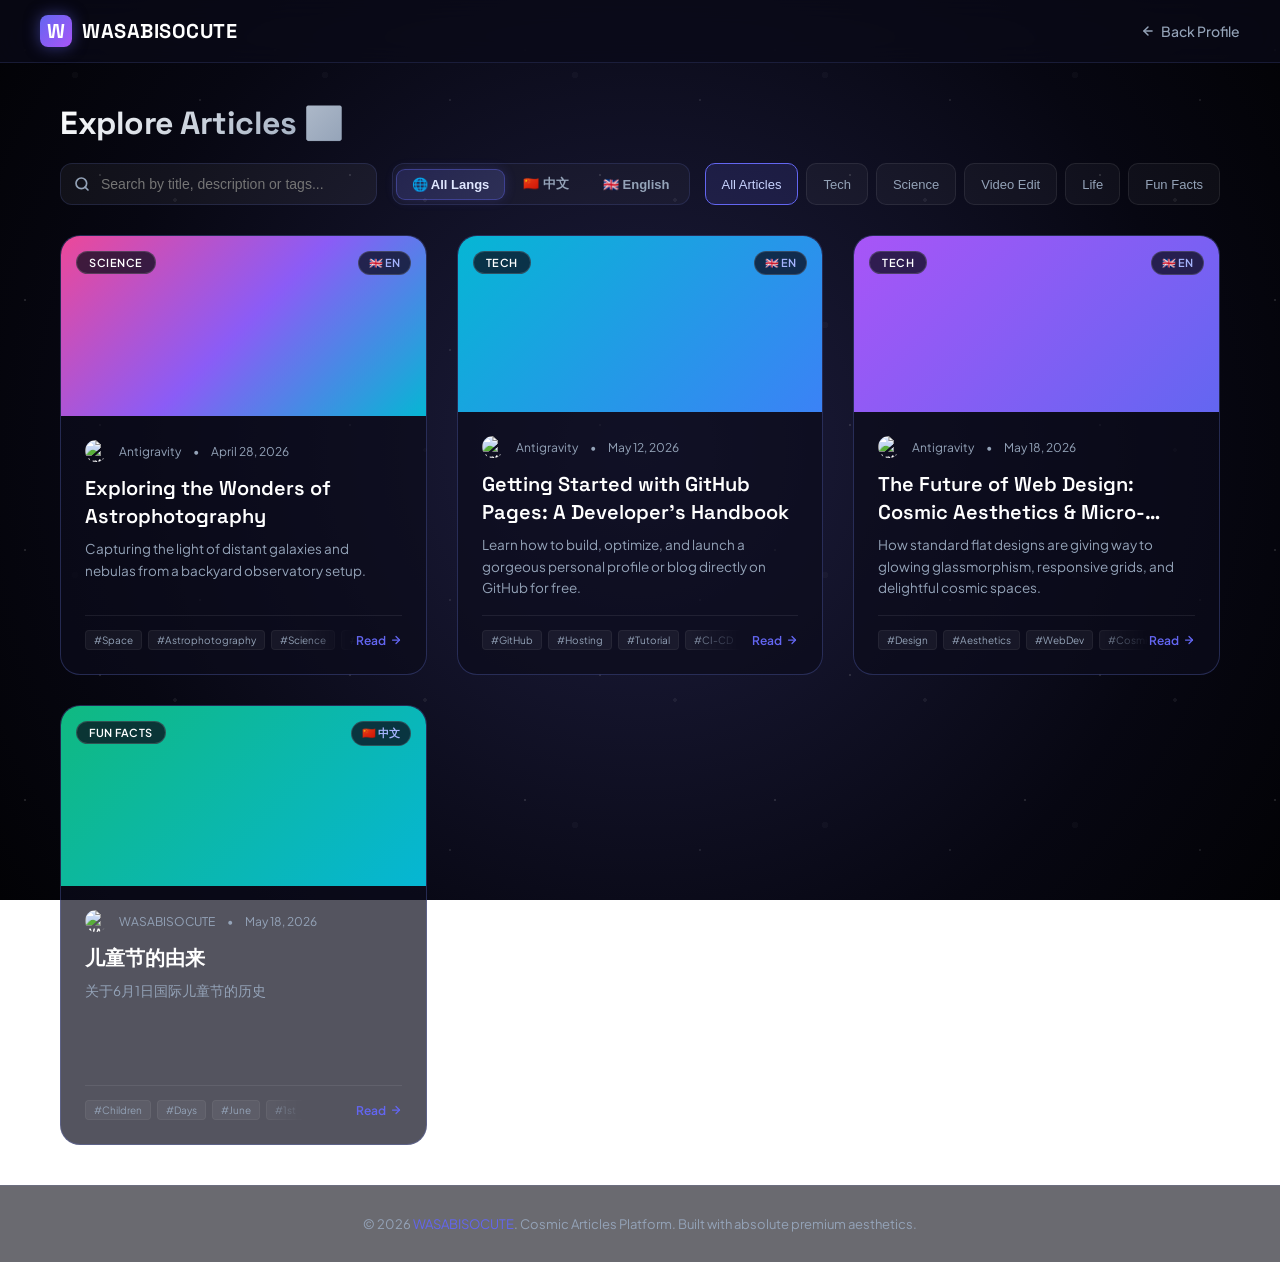
==== articles-show.html @ 32e2b63b "Add files via upload" ====
<!DOCTYPE html>
<html lang="zh-CN">

<head>
  <meta charset="UTF-8">
  <meta name="viewport" content="width=device-width, initial-scale=1.0">
  <title>Articles Portal | WASABISOCUTE</title>

  <!-- Premium Fonts -->
  <link rel="preconnect" href="https://fonts.googleapis.com">
  <link rel="preconnect" href="https://fonts.gstatic.com" crossorigin>
  <link
    href="https://fonts.googleapis.com/css2?family=Plus+Jakarta+Sans:ital,wght@0,300;0,400;0,500;0,600;0,700;1,400&family=Space+Grotesk:wght@400;500;600;700&family=Fira+Code:wght@400;500&display=swap"
    rel="stylesheet">

  <style>
    :root {
      --bg-gradient: radial-gradient(circle at 50% 50%, #1e1e3f, #070712 70%, #020205);
      --card-bg: rgba(12, 12, 28, 0.7);
      --card-border: rgba(120, 140, 255, 0.25);
      --card-border-glow: rgba(120, 140, 255, 0.8);
      --text-main: #e2e8f0;
      --text-muted: #94a3b8;
      --accent-color: #6366f1;
      --accent-glow: rgba(99, 102, 241, 0.5);
      --glow-purple: #a855f7;
      --glow-pink: #ec4899;
      --glow-cyan: #06b6d4;

      /* Gradients for Article Covers */
      --cover-neon-dusk: linear-gradient(135deg, #a855f7, #6366f1);
      --cover-cyber-sunset: linear-gradient(135deg, #f43f5e, #fb923c);
      --cover-cosmic-abyss: linear-gradient(135deg, #06b6d4, #3b82f6);
      --cover-emerald-glow: linear-gradient(135deg, #10b981, #06b6d4);
      --cover-aurora-borealis: linear-gradient(135deg, #ec4899, #8b5cf6, #06b6d4);
    }

    * {
      box-sizing: border-box;
      margin: 0;
      padding: 0;
    }

    /* Custom Scrollbar */
    ::-webkit-scrollbar {
      width: 8px;
      height: 8px;
    }

    ::-webkit-scrollbar-track {
      background: rgba(10, 10, 20, 0.5);
    }

    ::-webkit-scrollbar-thumb {
      background: rgba(120, 140, 255, 0.3);
      border-radius: 4px;
    }

    ::-webkit-scrollbar-thumb:hover {
      background: rgba(120, 140, 255, 0.6);
    }

    body {
      font-family: 'Plus Jakarta Sans', sans-serif;
      background: var(--bg-gradient);
      background-attachment: fixed;
      color: var(--text-main);
      min-height: 100vh;
      display: flex;
      flex-direction: column;
      overflow-x: hidden;
    }

    /* Cosmic Background Stars */
    .stars {
      position: fixed;
      inset: 0;
      background:
        radial-gradient(circle at 10% 20%, rgba(255, 255, 255, 0.2) 1px, transparent 1px),
        radial-gradient(circle at 80% 40%, rgba(255, 255, 255, 0.15) 1.5px, transparent 1.5px),
        radial-gradient(circle at 40% 70%, rgba(255, 255, 255, 0.2) 1px, transparent 1px),
        radial-gradient(circle at 70% 80%, rgba(255, 255, 255, 0.1) 2px, transparent 2px),
        radial-gradient(circle at 30% 30%, rgba(255, 255, 255, 0.05) 3px, transparent 3px);
      background-size: 250px 250px;
      opacity: 0.6;
      pointer-events: none;
      z-index: 0;
      animation: spacetwinkle 60s linear infinite;
    }

    @keyframes spacetwinkle {
      from {
        background-position: 0 0;
      }

      to {
        background-position: 500px 1000px;
      }
    }

    header {
      position: sticky;
      top: 0;
      z-index: 100;
      backdrop-filter: blur(12px);
      background: rgba(10, 10, 25, 0.7);
      border-bottom: 1px solid rgba(120, 140, 255, 0.15);
      padding: 15px 30px;
    }

    .nav-container {
      max-width: 1200px;
      margin: 0 auto;
      display: flex;
      justify-content: space-between;
      align-items: center;
    }

    .logo {
      font-family: 'Space Grotesk', sans-serif;
      font-size: 20px;
      font-weight: 700;
      color: #fff;
      text-decoration: none;
      display: flex;
      align-items: center;
      gap: 10px;
      letter-spacing: 0.5px;
    }

    .logo-symbol {
      width: 32px;
      height: 32px;
      border-radius: 8px;
      background: linear-gradient(135deg, var(--accent-color), var(--glow-purple));
      display: flex;
      align-items: center;
      justify-content: center;
      font-weight: bold;
      color: #fff;
      box-shadow: 0 0 15px var(--accent-glow);
    }

    .back-home {
      color: var(--text-muted);
      text-decoration: none;
      font-size: 14px;
      font-weight: 500;
      transition: 0.2s;
      display: flex;
      align-items: center;
      gap: 6px;
    }

    .back-home:hover {
      color: #fff;
      transform: translateX(-2px);
    }

    /* Main Content Container */
    main {
      flex: 1;
      max-width: 1200px;
      width: 100%;
      margin: 0 auto;
      padding: 40px 20px;
      z-index: 1;
      position: relative;
    }

    .view-section {
      display: block;
      animation: fadeIn 0.4s ease-out forwards;
    }

    @keyframes fadeIn {
      from {
        opacity: 0;
        transform: translateY(15px);
      }

      to {
        opacity: 1;
        transform: translateY(0);
      }
    }

    /* EXPLORE VIEW STYLES */
    .explore-header {
      margin-bottom: 30px;
      display: flex;
      flex-direction: column;
      gap: 20px;
    }

    .explore-title-bar {
      display: flex;
      justify-content: space-between;
      align-items: center;
      flex-wrap: wrap;
      gap: 15px;
    }

    .section-title {
      font-family: 'Space Grotesk', sans-serif;
      font-size: 32px;
      font-weight: 700;
      letter-spacing: -0.5px;
      background: linear-gradient(135deg, #fff, var(--text-muted));
      -webkit-background-clip: text;
      -webkit-text-fill-color: transparent;
    }

    .search-filter-bar {
      display: flex;
      gap: 15px;
      flex-wrap: wrap;
    }

    .search-box {
      flex: 1;
      min-width: 250px;
      position: relative;
    }

    .search-input {
      width: 100%;
      background: rgba(255, 255, 255, 0.05);
      border: 1px solid rgba(120, 140, 255, 0.15);
      padding: 12px 16px 12px 40px;
      border-radius: 12px;
      color: white;
      font-size: 14px;
      outline: none;
      transition: 0.3s;
    }

    .search-input:focus {
      border-color: var(--accent-color);
      box-shadow: 0 0 10px rgba(99, 102, 241, 0.25);
      background: rgba(255, 255, 255, 0.08);
    }

    .search-icon {
      position: absolute;
      left: 14px;
      top: 50%;
      transform: translateY(-50%);
      color: var(--text-muted);
      pointer-events: none;
    }

    .filter-buttons {
      display: flex;
      gap: 8px;
      flex-wrap: wrap;
    }

    .filter-btn {
      background: rgba(255, 255, 255, 0.04);
      border: 1px solid rgba(255, 255, 255, 0.08);
      color: var(--text-muted);
      padding: 8px 16px;
      border-radius: 10px;
      cursor: pointer;
      font-size: 13px;
      font-weight: 500;
      transition: 0.2s;
    }

    .filter-btn:hover {
      background: rgba(255, 255, 255, 0.08);
      color: white;
    }

    .filter-btn.active {
      background: rgba(99, 102, 241, 0.15);
      border-color: var(--accent-color);
      color: #c7d2fe;
    }

    /* Language Filter Segment Group */
    .language-filter-group {
      display: flex;
      background: rgba(255, 255, 255, 0.03);
      border: 1px solid rgba(120, 140, 255, 0.15);
      border-radius: 12px;
      padding: 3px;
      gap: 2px;
      align-items: center;
    }

    .lang-btn {
      background: transparent;
      border: 1px solid transparent;
      color: var(--text-muted);
      padding: 7px 15px;
      border-radius: 9px;
      cursor: pointer;
      font-size: 13px;
      font-weight: 600;
      transition: all 0.3s cubic-bezier(0.4, 0, 0.2, 1);
      display: flex;
      align-items: center;
      gap: 6px;
    }

    .lang-btn:hover {
      color: white;
      background: rgba(255, 255, 255, 0.05);
    }

    .lang-btn.active {
      background: linear-gradient(135deg, rgba(99, 102, 241, 0.2), rgba(129, 140, 248, 0.2));
      border-color: rgba(99, 102, 241, 0.4);
      color: #e0e7ff;
      box-shadow: 0 0 12px rgba(99, 102, 241, 0.2);
    }

    .article-lang-badge {
      position: absolute;
      top: 15px;
      right: 15px;
      background: rgba(10, 10, 25, 0.75);
      border: 1px solid rgba(255, 255, 255, 0.15);
      color: #a5b4fc;
      padding: 4px 10px;
      border-radius: 99px;
      font-size: 11px;
      font-weight: 600;
      backdrop-filter: blur(4px);
      display: flex;
      align-items: center;
      gap: 4px;
      z-index: 2;
    }

    /* Article Grid & Cards */
    .article-grid {
      display: grid;
      grid-template-columns: repeat(auto-fill, minmax(340px, 1fr));
      gap: 30px;
    }

    .article-card {
      background: var(--card-bg);
      border: 1px solid var(--card-border);
      border-radius: 20px;
      overflow: hidden;
      display: flex;
      flex-direction: column;
      height: 440px;
      backdrop-filter: blur(10px);
      transition: all 0.3s cubic-bezier(0.25, 0.8, 0.25, 1);
      cursor: pointer;
      position: relative;
      animation: cardEntrance 0.5s ease-out forwards;
    }

    @keyframes cardEntrance {
      from {
        opacity: 0;
        transform: translateY(20px);
      }

      to {
        opacity: 1;
        transform: translateY(0);
      }
    }

    .article-card:hover {
      transform: translateY(-8px);
      border-color: var(--card-border-glow);
      box-shadow: 0 15px 35px rgba(120, 140, 255, 0.15), 0 0 25px rgba(99, 102, 241, 0.1);
    }

    .article-cover {
      height: 180px;
      position: relative;
      overflow: hidden;
      display: flex;
      align-items: center;
      justify-content: center;
    }

    .article-cover-img {
      width: 100%;
      height: 100%;
      object-fit: cover;
      transition: 0.5s;
    }

    .article-card:hover .article-cover-img {
      transform: scale(1.05);
    }

    .cover-gradient-default {
      width: 100%;
      height: 100%;
      display: flex;
      align-items: center;
      justify-content: center;
      font-size: 40px;
      color: rgba(255, 255, 255, 0.7);
    }

    .article-badge {
      position: absolute;
      top: 15px;
      left: 15px;
      background: rgba(10, 10, 25, 0.75);
      border: 1px solid rgba(255, 255, 255, 0.15);
      color: white;
      padding: 4px 12px;
      border-radius: 99px;
      font-size: 11px;
      font-weight: 600;
      text-transform: uppercase;
      letter-spacing: 0.5px;
      backdrop-filter: blur(4px);
    }

    .article-body {
      padding: 24px;
      display: flex;
      flex-direction: column;
      flex: 1;
    }

    .article-meta {
      display: flex;
      align-items: center;
      gap: 12px;
      font-size: 12px;
      color: var(--text-muted);
      margin-bottom: 12px;
    }

    .article-author-avatar {
      width: 22px;
      height: 22px;
      border-radius: 50%;
      background: var(--accent-color);
      display: flex;
      align-items: center;
      justify-content: center;
      font-weight: bold;
      font-size: 10px;
      color: white;
    }

    .article-title {
      font-family: 'Space Grotesk', sans-serif;
      font-size: 20px;
      font-weight: 600;
      color: #fff;
      line-height: 1.4;
      margin-bottom: 8px;
      display: -webkit-box;
      -webkit-line-clamp: 2;
      -webkit-box-orient: vertical;
      overflow: hidden;
    }

    .article-excerpt {
      font-size: 13.5px;
      color: var(--text-muted);
      line-height: 1.6;
      margin-bottom: 16px;
      display: -webkit-box;
      -webkit-line-clamp: 3;
      -webkit-box-orient: vertical;
      overflow: hidden;
      flex-grow: 1;
    }

    .article-footer {
      display: flex;
      justify-content: space-between;
      align-items: center;
      border-top: 1px solid rgba(255, 255, 255, 0.08);
      padding-top: 14px;
      margin-top: auto;
    }

    .article-tags {
      display: flex;
      gap: 6px;
      overflow: hidden;
      mask-image: linear-gradient(90deg, #000 80%, transparent 100%);
    }

    .tag-pill {
      background: rgba(255, 255, 255, 0.05);
      color: var(--text-muted);
      font-size: 10px;
      padding: 3px 8px;
      border-radius: 4px;
      border: 1px solid rgba(255, 255, 255, 0.05);
      white-space: nowrap;
    }

    .read-more-link {
      font-size: 12px;
      font-weight: 600;
      color: var(--accent-color);
      display: flex;
      align-items: center;
      gap: 4px;
      transition: 0.2s;
    }

    .article-card:hover .read-more-link {
      color: #818cf8;
      transform: translateX(3px);
    }

    .no-results {
      grid-column: 1 / -1;
      text-align: center;
      padding: 60px 20px;
      background: var(--card-bg);
      border: 1px solid var(--card-border);
      border-radius: 20px;
      color: var(--text-muted);
    }

    .no-results svg {
      font-size: 48px;
      margin-bottom: 15px;
      color: rgba(120, 140, 255, 0.4);
    }

    /* Markdown rendered styles */
    .markdown-content h1,
    .markdown-content h2,
    .markdown-content h3 {
      font-family: 'Space Grotesk', sans-serif;
      color: white;
      margin: 20px 0 10px;
    }

    .markdown-content h1 {
      font-size: 24px;
      border-bottom: 1px solid rgba(255, 255, 255, 0.08);
      padding-bottom: 6px;
    }

    .markdown-content h2 {
      font-size: 20px;
    }

    .markdown-content h3 {
      font-size: 16px;
    }

    .markdown-content p {
      font-size: 14.5px;
      line-height: 1.7;
      color: #cbd5e1;
      margin-bottom: 15px;
    }

    .markdown-content blockquote {
      border-left: 3px solid var(--accent-color);
      background: rgba(99, 102, 241, 0.05);
      padding: 10px 15px;
      margin: 15px 0;
      border-radius: 0 8px 8px 0;
      font-style: italic;
      color: #94a3b8;
    }

    .markdown-content ul,
    .markdown-content ol {
      margin: 10px 0 15px 20px;
      color: #cbd5e1;
    }

    .markdown-content li {
      margin-bottom: 6px;
      font-size: 14px;
    }

    .markdown-content pre {
      background: rgba(10, 10, 20, 0.8);
      border: 1px solid rgba(255, 255, 255, 0.08);
      padding: 12px;
      border-radius: 8px;
      overflow-x: auto;
      margin: 15px 0;
      font-family: 'Fira Code', monospace;
      font-size: 13px;
    }

    .markdown-content code {
      font-family: 'Fira Code', monospace;
      font-size: 13px;
      background: rgba(255, 255, 255, 0.08);
      padding: 2px 6px;
      border-radius: 4px;
      color: #f43f5e;
    }

    .markdown-content pre code {
      background: transparent;
      padding: 0;
      color: #e2e8f0;
    }

    .markdown-content a {
      color: var(--accent-color);
      text-decoration: none;
    }

    .markdown-content a:hover {
      text-decoration: underline;
    }

    /* Modal Overlay and Container */
    .modal-overlay {
      position: fixed;
      inset: 0;
      background: rgba(5, 5, 12, 0.85);
      backdrop-filter: blur(8px);
      z-index: 1000;
      display: flex;
      align-items: center;
      justify-content: center;
      padding: 20px;
      opacity: 0;
      pointer-events: none;
      transition: 0.3s cubic-bezier(0.4, 0, 0.2, 1);
    }

    .modal-overlay.active {
      opacity: 1;
      pointer-events: auto;
    }

    .modal-container {
      background: rgba(15, 15, 32, 0.95);
      border: 1px solid var(--card-border);
      border-radius: 24px;
      width: 100%;
      max-width: 800px;
      max-height: 85vh;
      display: flex;
      flex-direction: column;
      overflow: hidden;
      box-shadow: 0 25px 50px -12px rgba(0, 0, 0, 0.5), 0 0 40px rgba(120, 140, 255, 0.15);
      transform: scale(0.95);
      transition: 0.3s cubic-bezier(0.34, 1.56, 0.64, 1);
    }

    .modal-overlay.active .modal-container {
      transform: scale(1);
    }

    .modal-header {
      padding: 20px 24px;
      border-bottom: 1px solid rgba(255, 255, 255, 0.08);
      display: flex;
      justify-content: space-between;
      align-items: center;
    }

    .modal-close-btn {
      background: rgba(255, 255, 255, 0.05);
      border: none;
      color: var(--text-muted);
      width: 32px;
      height: 32px;
      border-radius: 50%;
      cursor: pointer;
      display: flex;
      align-items: center;
      justify-content: center;
      font-size: 18px;
      transition: 0.2s;
    }

    .modal-close-btn:hover {
      background: rgba(239, 68, 68, 0.2);
      color: #ef4444;
    }

    .modal-scroll-body {
      overflow-y: auto;
      padding: 24px;
      flex: 1;
    }

    .reader-cover {
      height: 240px;
      border-radius: 16px;
      display: flex;
      align-items: center;
      justify-content: center;
      margin-bottom: 24px;
      font-size: 36px;
      font-weight: bold;
      color: white;
      text-shadow: 0 4px 10px rgba(0, 0, 0, 0.3);
      position: relative;
      overflow: hidden;
    }

    .reader-cover img {
      width: 100%;
      height: 100%;
      object-fit: cover;
    }

    .reader-category {
      display: inline-block;
      background: rgba(99, 102, 241, 0.2);
      border: 1px solid var(--accent-color);
      color: #c7d2fe;
      padding: 4px 12px;
      border-radius: 99px;
      font-size: 12px;
      font-weight: 600;
      text-transform: uppercase;
      margin-bottom: 12px;
    }

    .reader-title {
      font-family: 'Space Grotesk', sans-serif;
      font-size: 32px;
      font-weight: 700;
      color: white;
      line-height: 1.3;
      margin-bottom: 10px;
    }

    .reader-subtitle {
      font-size: 16px;
      color: var(--text-muted);
      margin-bottom: 20px;
      font-weight: 400;
      line-height: 1.5;
    }

    .reader-meta {
      display: flex;
      align-items: center;
      gap: 15px;
      font-size: 13px;
      color: var(--text-muted);
      padding-bottom: 20px;
      border-bottom: 1px solid rgba(255, 255, 255, 0.08);
      margin-bottom: 24px;
    }

    /* Notification Toast */
    .toast {
      position: fixed;
      bottom: 25px;
      right: 25px;
      background: rgba(15, 23, 42, 0.9);
      border: 1px solid var(--accent-color);
      box-shadow: 0 10px 30px rgba(0, 0, 0, 0.5), 0 0 15px rgba(99, 102, 241, 0.2);
      color: white;
      padding: 14px 22px;
      border-radius: 12px;
      font-size: 13.5px;
      font-weight: 500;
      z-index: 2000;
      display: flex;
      align-items: center;
      gap: 10px;
      transform: translateY(100px);
      opacity: 0;
      transition: all 0.4s cubic-bezier(0.175, 0.885, 0.32, 1.275);
      pointer-events: none;
    }

    .toast.active {
      transform: translateY(0);
      opacity: 1;
    }

    .toast-icon {
      color: #10b981;
      font-size: 16px;
    }

    /* Footer Styles */
    footer {
      border-top: 1px solid rgba(120, 140, 255, 0.1);
      padding: 30px 20px;
      text-align: center;
      font-size: 13px;
      color: var(--text-muted);
      backdrop-filter: blur(8px);
      background: rgba(8, 8, 18, 0.6);
      margin-top: auto;
      z-index: 1;
    }

    footer a {
      color: var(--accent-color);
      text-decoration: none;
    }

    footer a:hover {
      text-decoration: underline;
    }
  </style>
</head>

<body>

  <!-- Cosmic Twinkle Background -->
  <div class="stars"></div>

  <!-- STICKY NAVBAR -->
  <header>
    <div class="nav-container">
      <a href="index.html" class="logo">
        <div class="logo-symbol">W</div>
        <span>WASABISOCUTE</span>
      </a>

      <a href="index.html" class="back-home">
        <svg width="14" height="14" viewBox="0 0 24 24" fill="none" stroke="currentColor" stroke-width="2.5"
          stroke-linecap="round" stroke-linejoin="round">
          <line x1="19" y1="12" x2="5" y2="12"></line>
          <polyline points="12 19 5 12 12 5"></polyline>
        </svg>
        Back Profile
      </a>
    </div>
  </header>

  <!-- MAIN AREA -->
  <main>

    <!-- EXPLORE / BLOG LISTING -->
    <section class="view-section">
      <div class="explore-header">
        <div class="explore-title-bar">
          <h1 class="section-title">Explore Articles 🌌</h1>
        </div>

        <div class="search-filter-bar">
          <div class="search-box">
            <svg class="search-icon" width="16" height="16" viewBox="0 0 24 24" fill="none" stroke="currentColor"
              stroke-width="2.5" stroke-linecap="round" stroke-linejoin="round">
              <circle cx="11" cy="11" r="8"></circle>
              <line x1="21" y1="21" x2="16.65" y2="16.65"></line>
            </svg>
            <input type="text" id="article-search" class="search-input"
              placeholder="Search by title, description or tags..." oninput="filterArticles()">
          </div>

          <div class="language-filter-group" id="language-filters">
            <button class="lang-btn active" onclick="setLanguageFilter('all')">🌐 All Langs</button>
            <button class="lang-btn" onclick="setLanguageFilter('zh')">🇨🇳 中文</button>
            <button class="lang-btn" onclick="setLanguageFilter('en')">🇬🇧 English</button>
          </div>

          <div class="filter-buttons" id="category-filters">
            <button class="filter-btn active" onclick="setCategoryFilter('all')">All Articles</button>
            <button class="filter-btn" onclick="setCategoryFilter('tech')">Tech</button>
            <button class="filter-btn" onclick="setCategoryFilter('science')">Science</button>
            <button class="filter-btn" onclick="setCategoryFilter('video edit')">Video Edit</button>
            <button class="filter-btn" onclick="setCategoryFilter('life')">Life</button>
            <button class="filter-btn" onclick="setCategoryFilter('fun facts')">Fun Facts</button>
          </div>
        </div>
      </div>

      <!-- Articles Grid -->
      <div class="article-grid" id="articles-container">
        <!-- Dynamically Populated -->
      </div>
    </section>

  </main>

  <!-- MODAL: ARTICLE READER -->
  <div class="modal-overlay" id="reader-modal" onclick="closeReaderModal(event)">
    <div class="modal-container" onclick="event.stopPropagation()">
      <div class="modal-header">
        <span
          style="font-family: 'Space Grotesk', sans-serif; font-weight: 600; color: var(--text-muted); font-size: 14px; display: flex; align-items: center; gap: 5px;">
          📖 Currently Reading
        </span>
        <button class="modal-close-btn" onclick="closeReaderModal(null)">✕</button>
      </div>

      <div class="modal-scroll-body markdown-content">
        <div id="modal-cover" class="reader-cover"></div>
        <div style="display: flex; gap: 8px; margin-bottom: 12px; flex-wrap: wrap;">
          <div id="modal-category" class="reader-category" style="margin-bottom: 0;">Tech</div>
          <div id="modal-lang" class="reader-category"
            style="margin-bottom: 0; background: rgba(255, 255, 255, 0.05); border-color: rgba(120, 140, 255, 0.2); color: #c7d2fe;">
            EN</div>
        </div>
        <h1 id="modal-title" class="reader-title">Sample Article Title</h1>
        <p id="modal-subtitle" class="reader-subtitle">Sample description of this beautiful article</p>

        <div id="modal-meta" class="reader-meta">
          <div class="article-author-avatar" id="modal-author-avatar">W</div>
          <span id="modal-author-name">WASABISOCUTE</span>
          <span>•</span>
          <span id="modal-date">May 18, 2026</span>
          <span>•</span>
          <span id="modal-readtime">3 min read</span>
        </div>

        <div id="modal-content-body">
          <!-- Populated by markdown parsing -->
        </div>
      </div>
    </div>
  </div>

  <!-- NOTIFICATION TOAST -->
  <div class="toast" id="toast">
    <span class="toast-icon">✓</span>
    <span id="toast-message">Success message</span>
  </div>

  <!-- FOOTER -->
  <footer>
    <p>&copy; 2026 <a href="index.html">WASABISOCUTE</a>. Cosmic Articles Platform. Built with absolute premium
      aesthetics.</p>
  </footer>

  <!-- SCRIPT LOGIC -->
  <script src="articles-data.js"></script>
  <script>
    // APPLICATION STATE
    let articles = [];
    let currentCategoryFilter = 'all';
    let currentLanguageFilter = 'all';

    // INITIALIZATION
    window.onload = function () {
      initStorage();
      renderArticlesList();
    };

    function initStorage() {
      const stored = localStorage.getItem('local_articles');
      if (!stored) {
        localStorage.setItem('local_articles', JSON.stringify(presetArticles));
        articles = [...presetArticles];
      } else {
        articles = JSON.parse(stored);
        // Normalize older categories to the new allowed set
        const allowed = ['tech', 'science', 'video edit', 'life', 'fun facts'];
        let updated = false;
        articles.forEach(art => {
          if (!art.category || !allowed.includes(art.category.toLowerCase())) {
            if (art.category === 'design') {
              art.category = 'tech';
            } else if (art.category === 'thoughts') {
              art.category = 'life';
            } else {
              art.category = 'tech';
            }
            updated = true;
          }
          if (!art.lang) {
            art.lang = 'en';
            updated = true;
          }
        });
        if (updated) {
          localStorage.setItem('local_articles', JSON.stringify(articles));
        }
      }
    }

    // ARTICLE RENDERING & FILTERING
    function renderArticlesList() {
      const container = document.getElementById('articles-container');
      container.innerHTML = '';

      const query = document.getElementById('article-search').value.toLowerCase();

      const filtered = articles.filter(art => {
        const matchesCategory = currentCategoryFilter === 'all' || art.category === currentCategoryFilter;

        // Support language filtering, default to 'en' if not specified
        const articleLang = art.lang || 'en';
        const matchesLanguage = currentLanguageFilter === 'all' || articleLang === currentLanguageFilter;

        const tagsString = art.tags ? art.tags.join(' ').toLowerCase() : '';
        const matchesSearch = art.title.toLowerCase().includes(query) ||
          art.subtitle.toLowerCase().includes(query) ||
          art.author.toLowerCase().includes(query) ||
          tagsString.includes(query);

        return matchesCategory && matchesLanguage && matchesSearch;
      });

      if (filtered.length === 0) {
        container.innerHTML = `
          <div class="no-results">
            <svg width="48" height="48" viewBox="0 0 24 24" fill="none" stroke="currentColor" stroke-width="1.5" stroke-linecap="round" stroke-linejoin="round"><circle cx="12" cy="12" r="10"></circle><line x1="8" y1="12" x2="16" y2="12"></line></svg>
            <h3 style="margin-top: 10px; color: white;">No Articles Found</h3>
            <p style="font-size: 13px; margin-top: 5px;">Try adjusting your keywords or category filters, or write a new one!</p>
          </div>
        `;
        return;
      }

      // Sort: newest first
      // Since seeded ones are first, let's just reverse the array to display latest added first
      [...filtered].reverse().forEach(art => {
        const card = document.createElement('div');
        card.className = 'article-card';
        card.onclick = () => openReaderModal(art.id);

        // Get cover styling
        let coverHtml = '';
        if (art.coverType === 'preset') {
          coverHtml = `<div class="article-cover" style="background: var(--cover-${art.coverValue});"></div>`;
        } else {
          coverHtml = `
            <div class="article-cover">
              <img class="article-cover-img" src="${art.coverValue}" alt="${art.title}" onerror="this.src='https://images.unsplash.com/photo-1451187580459-43490279c0fa?q=80&w=600'">
            </div>`;
        }

        // Tags markup
        const tagsMarkup = art.tags ? art.tags.map(t => `<span class="tag-pill">#${t}</span>`).join('') : '';

        // Author Avatar Markup
        const resolvedAvatar = getAuthorAvatar(art.author, art.authorAvatar);
        let avatarMarkup = '';
        if (resolvedAvatar) {
          avatarMarkup = `<img src="${resolvedAvatar}" alt="${art.author}" style="width: 100%; height: 100%; object-fit: cover; border-radius: 50%;">`;
        } else {
          avatarMarkup = art.author ? art.author.charAt(0).toUpperCase() : '?';
        }

        // Language label flag
        const langLabel = (art.lang === 'zh') ? '🇨🇳 中文' : '🇬🇧 EN';
        const langBadgeHtml = `<div class="article-lang-badge">${langLabel}</div>`;

        card.innerHTML = `
          ${coverHtml}
          <div class="article-badge">${art.category}</div>
          ${langBadgeHtml}
          <div class="article-body">
            <div class="article-meta">
              <div class="article-author-avatar" style="${resolvedAvatar ? 'background: none;' : ''}">${avatarMarkup}</div>
              <span>${art.author}</span>
              <span>•</span>
              <span>${art.date}</span>
            </div>
            <h3 class="article-title">${art.title}</h3>
            <p class="article-excerpt">${art.subtitle || art.content.slice(0, 120) + '...'}</p>
            <div class="article-footer">
              <div class="article-tags">${tagsMarkup}</div>
              <span class="read-more-link">
                Read
                <svg width="12" height="12" viewBox="0 0 24 24" fill="none" stroke="currentColor" stroke-width="2.5" stroke-linecap="round" stroke-linejoin="round"><line x1="5" y1="12" x2="19" y2="12"></line><polyline points="12 5 19 12 12 19"></polyline></svg>
              </span>
            </div>
          </div>
        `;
        container.appendChild(card);
      });
    }

    function setCategoryFilter(category) {
      currentCategoryFilter = category;
      document.querySelectorAll('#category-filters button').forEach(btn => {
        btn.classList.remove('active');
        if (btn.innerText.toLowerCase().includes(category) || (category === 'all' && btn.innerText.includes('All'))) {
          btn.classList.add('active');
        }
      });
      renderArticlesList();
    }

    function setLanguageFilter(lang) {
      currentLanguageFilter = lang;
      document.querySelectorAll('#language-filters button').forEach(btn => {
        btn.classList.remove('active');
      });
      const targetBtn = Array.from(document.querySelectorAll('#language-filters button')).find(btn =>
        btn.getAttribute('onclick').includes(`'${lang}'`)
      );
      if (targetBtn) {
        targetBtn.classList.add('active');
      }
      renderArticlesList();
    }

    function filterArticles() {
      renderArticlesList();
    }

    // A lightweight, highly efficient Markdown Compiler
    function compileMarkdown(md) {
      if (!md) return '';
      let html = md;

      // Escape HTML entities to prevent XSS
      html = html
        .replace(/&/g, "&amp;")
        .replace(/</g, "&lt;")
        .replace(/>/g, "&gt;");

      // Recover quotes & gt signs for blockquotes and code
      html = html.replace(/^&gt;\s+(.*)$/gm, '<blockquote>$1</blockquote>');
      // Merge adjacent blockquotes
      html = html.replace(/<\/blockquote>\n<blockquote>/g, '<br>');

      // Code blocks ```language ... ```
      html = html.replace(/```(?:[a-zA-Z0-9]+)?\n([\s\S]*?)\n```/g, '<pre><code>$1</code></pre>');

      // Inline code `code`
      html = html.replace(/`([^`]+)`/g, '<code>$1</code>');

      // Bold **text**
      html = html.replace(/\*\*([^*]+)\*\*/g, '<strong>$1</strong>');

      // Italic *text*
      html = html.replace(/\*([^*]+)\*/g, '<em>$1</em>');

      // Headers # to ###
      html = html.replace(/^#\s+(.*)$/gm, '<h1>$1</h1>');
      html = html.replace(/^##\s+(.*)$/gm, '<h2>$1</h2>');
      html = html.replace(/^###\s+(.*)$/gm, '<h3>$1</h3>');

      // Links [text](url)
      html = html.replace(/\[([^\]]+)\]\(([^)]+)\)/g, '<a href="$2" target="_blank">$1</a>');

      // Unordered lists - or *
      html = html.replace(/^\s*[-*]\s+(.*)$/gm, '<li>$1</li>');
      // Wrap lists
      html = html.replace(/(<li>.*<\/li>)/gs, '<ul>$1</ul>');
      // Remove double wraps
      html = html.replace(/<\/ul>\n<ul>/g, '');

      // Line breaks
      html = html.replace(/\n\n/g, '<p></p>');
      html = html.replace(/\n/g, '<br>');

      return html;
    }

    // SYSTEM MODALS LOGIC
    function openReaderModal(articleId) {
      const art = articles.find(a => a.id === articleId);
      if (!art) return;

      const modal = document.getElementById('reader-modal');

      // Populate fields
      document.getElementById('modal-title').innerText = art.title;
      document.getElementById('modal-subtitle').innerText = art.subtitle || '';
      document.getElementById('modal-author-name').innerText = art.author;
      
      const modalAvatarContainer = document.getElementById('modal-author-avatar');
      const resolvedAvatar = getAuthorAvatar(art.author, art.authorAvatar);
      if (resolvedAvatar) {
        modalAvatarContainer.style.background = 'none';
        modalAvatarContainer.innerHTML = `<img src="${resolvedAvatar}" alt="${art.author}" style="width: 100%; height: 100%; object-fit: cover; border-radius: 50%;">`;
      } else {
        modalAvatarContainer.style.background = 'var(--accent-color)';
        modalAvatarContainer.innerHTML = art.author.charAt(0).toUpperCase();
      }
      
      document.getElementById('modal-category').innerText = art.category.toUpperCase();

      const langLabel = (art.lang === 'zh') ? '🇨🇳 中文专栏' : '🇬🇧 ENGLISH COLUMN';
      document.getElementById('modal-lang').innerText = langLabel;

      document.getElementById('modal-date').innerText = art.date;
      document.getElementById('modal-readtime').innerText = art.readTime;

      // Set Cover
      const cover = document.getElementById('modal-cover');
      if (art.coverType === 'preset') {
        cover.style.background = `var(--cover-${art.coverValue})`;
        cover.innerHTML = '';
      } else {
        cover.style.background = 'none';
        cover.innerHTML = `<img src="${art.coverValue}" onerror="this.parentElement.style.background='var(--cover-neon-dusk)'">`;
      }

      // Compile content body
      document.getElementById('modal-content-body').innerHTML = compileMarkdown(art.content);

      modal.classList.add('active');
      document.body.style.overflow = 'hidden'; // Lock background scroll
    }

    function closeReaderModal(e) {
      if (!e || e.target === document.getElementById('reader-modal') || e === null) {
        document.getElementById('reader-modal').classList.remove('active');
        document.body.style.overflow = '';
      }
    }

    // TOAST NOTIFICATIONS
    function showToast(message) {
      const toast = document.getElementById('toast');
      document.getElementById('toast-message').innerText = message;
      toast.classList.add('active');

      setTimeout(() => {
        toast.classList.remove('active');
      }, 4000);
    }
  </script>
</body>

</html>
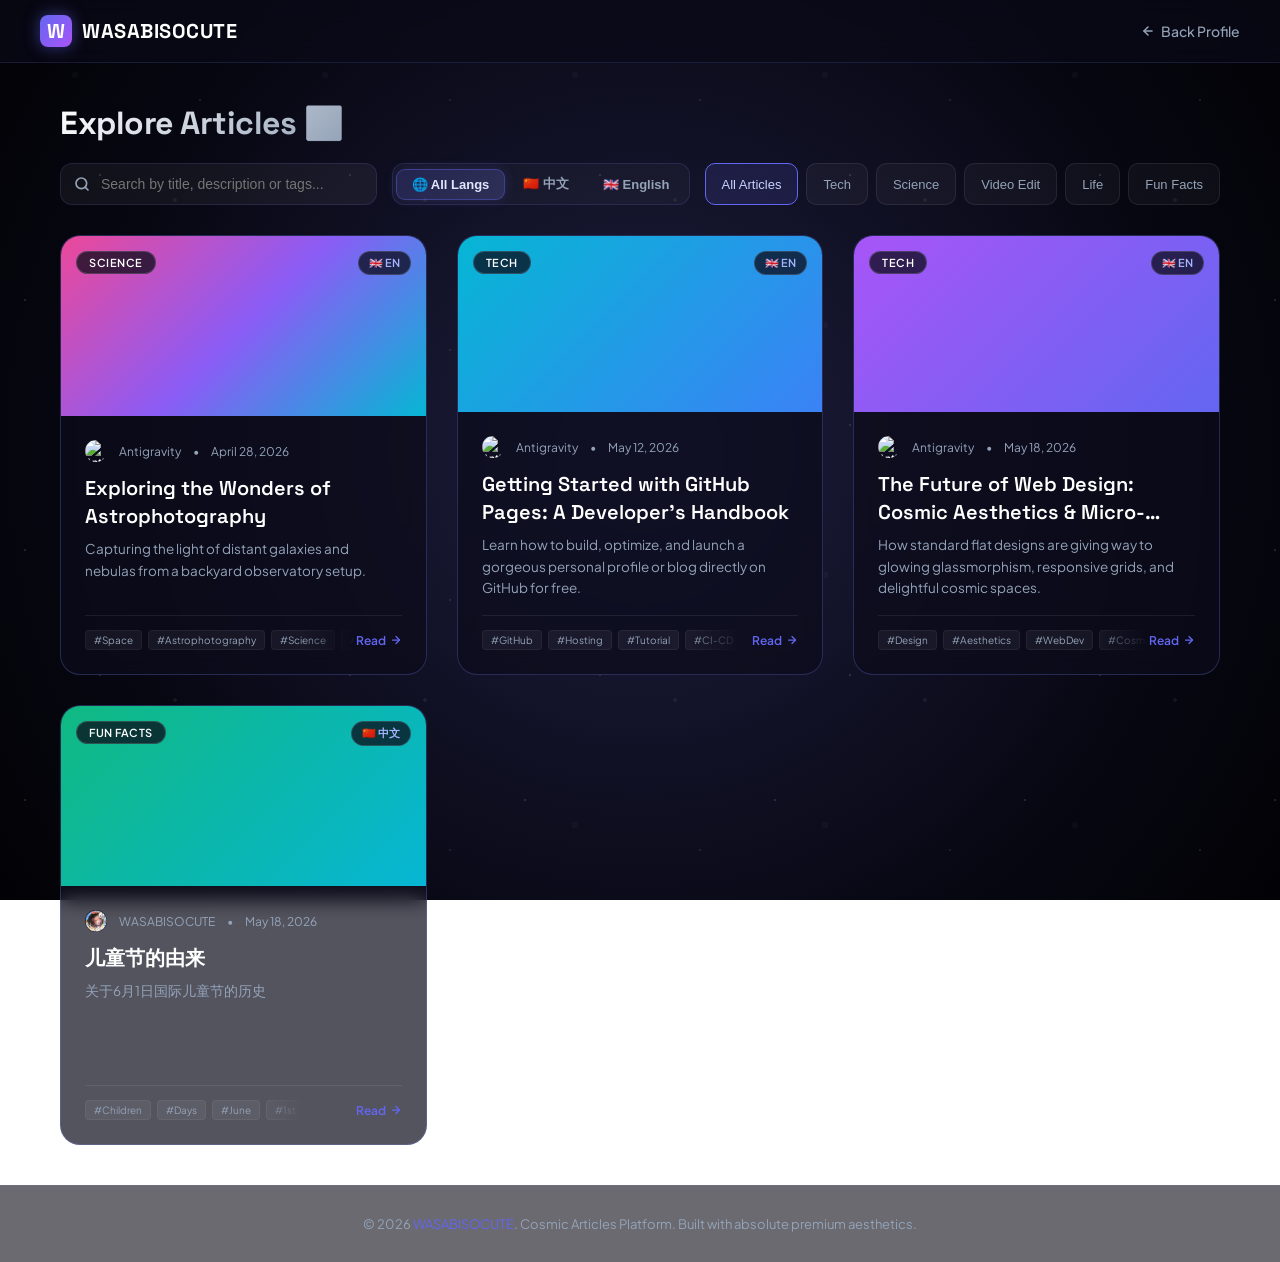
==== commit ce293e96: "Add files via upload" ====
--- a/articles-show.html
+++ b/articles-show.html
@@ -932,7 +932,6 @@
   </footer>
 
   <!-- SCRIPT LOGIC -->
-  <script src="articles-data.js"></script>
   <script>
     // APPLICATION STATE
     let articles = [];
@@ -941,20 +940,43 @@
 
     // INITIALIZATION
     window.onload = function () {
-      initStorage();
-      renderArticlesList();
+      // Dynamically load articles-data.js with cache-busting parameter to prevent caching issues
+      const script = document.createElement('script');
+      script.src = 'articles-data.js?v=' + Date.now();
+      script.onload = function () {
+        initStorage();
+        renderArticlesList();
+      };
+      script.onerror = function () {
+        console.error('Failed to load articles-data.js');
+        initStorage();
+        renderArticlesList();
+      };
+      document.head.appendChild(script);
     };
 
     function initStorage() {
       const stored = localStorage.getItem('local_articles');
+      const currentPresets = typeof presetArticles !== 'undefined' ? presetArticles : [];
       if (!stored) {
-        localStorage.setItem('local_articles', JSON.stringify(presetArticles));
-        articles = [...presetArticles];
+        localStorage.setItem('local_articles', JSON.stringify(currentPresets));
+        articles = [...currentPresets];
       } else {
-        articles = JSON.parse(stored);
+        try {
+          const storedArticles = JSON.parse(stored);
+          const presetIds = new Set(currentPresets.map(art => art.id));
+          
+          // Keep user custom articles (articles not present in current presets)
+          const userArticles = storedArticles.filter(art => art.id && !presetIds.has(art.id));
+          
+          // Merge fresh presets with user custom articles
+          articles = [...currentPresets, ...userArticles];
+        } catch (e) {
+          articles = [...currentPresets];
+        }
+        
         // Normalize older categories to the new allowed set
         const allowed = ['tech', 'science', 'video edit', 'life', 'fun facts'];
-        let updated = false;
         articles.forEach(art => {
           if (!art.category || !allowed.includes(art.category.toLowerCase())) {
             if (art.category === 'design') {
@@ -964,16 +986,12 @@
             } else {
               art.category = 'tech';
             }
-            updated = true;
           }
           if (!art.lang) {
             art.lang = 'en';
-            updated = true;
           }
         });
-        if (updated) {
-          localStorage.setItem('local_articles', JSON.stringify(articles));
-        }
+        localStorage.setItem('local_articles', JSON.stringify(articles));
       }
     }
 
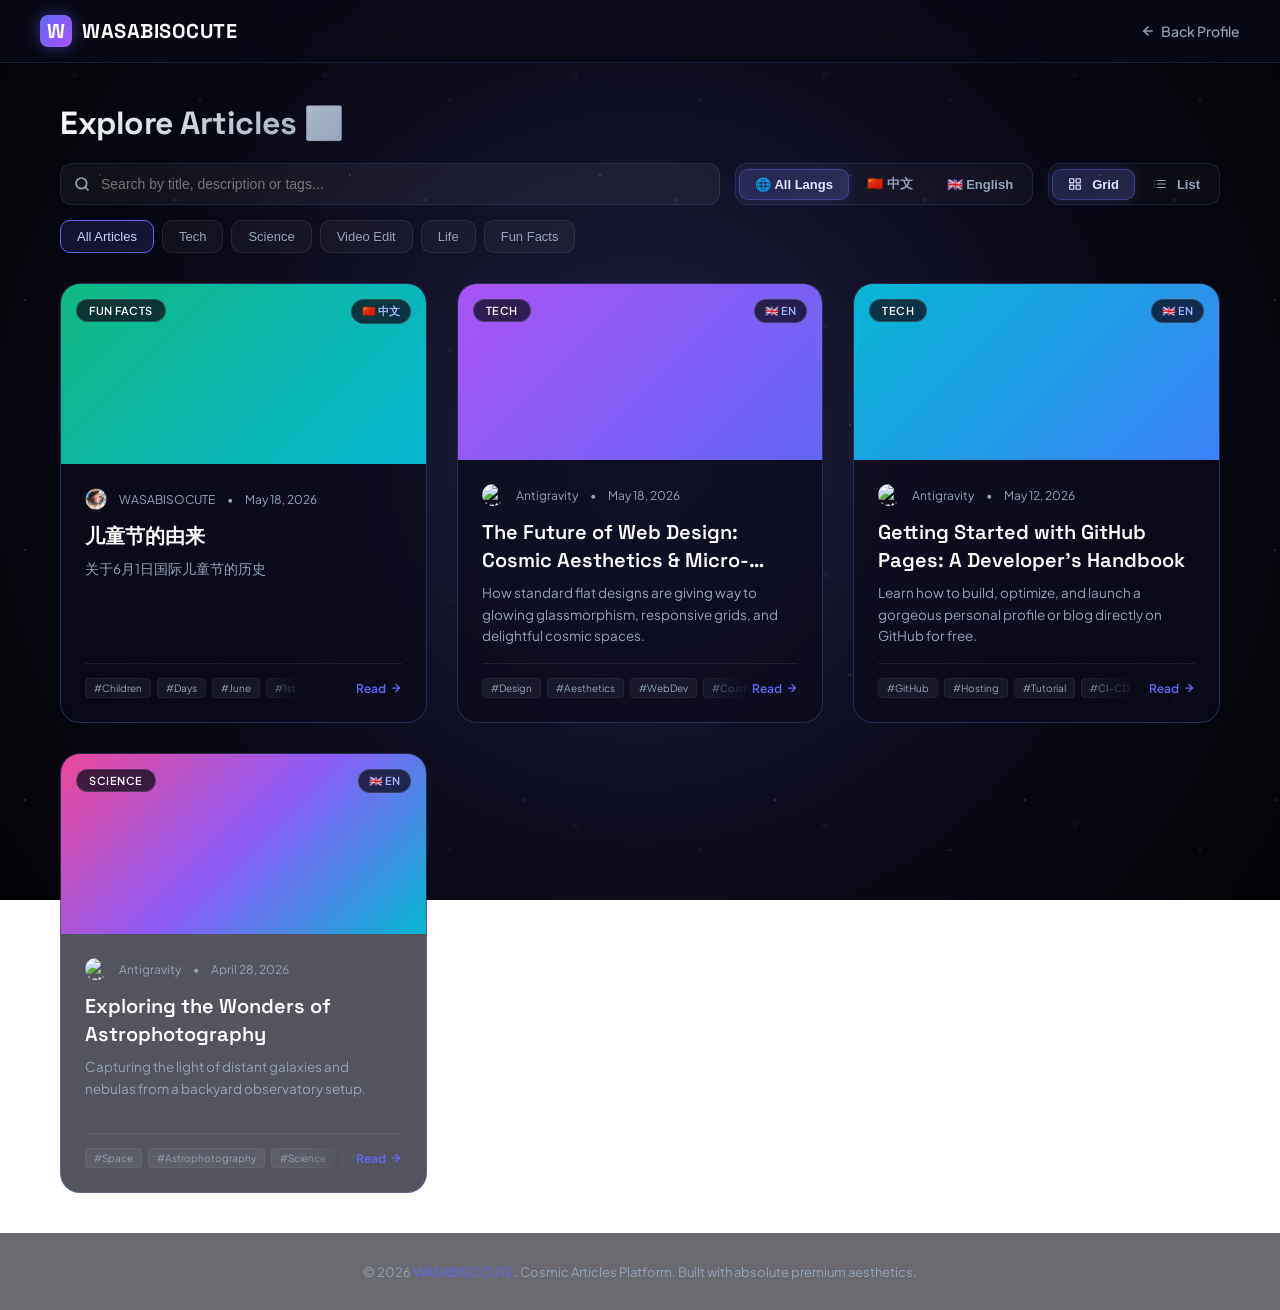
==== commit 27918cc7: "Add files via upload" ====
--- a/articles-show.html
+++ b/articles-show.html
@@ -342,6 +342,51 @@
       gap: 30px;
     }
 
+    /* List View styling */
+    .article-grid.list-view {
+      grid-template-columns: 1fr;
+      gap: 20px;
+    }
+
+    .article-grid.list-view .article-card {
+      flex-direction: row;
+      height: 200px;
+    }
+
+    @media (max-width: 768px) {
+      .article-grid.list-view .article-card {
+        flex-direction: column;
+        height: auto;
+      }
+      .article-grid.list-view .article-cover {
+        width: 100% !important;
+        height: 180px !important;
+      }
+    }
+
+    .article-grid.list-view .article-cover {
+      width: 300px;
+      height: 100%;
+      flex-shrink: 0;
+    }
+
+    .article-grid.list-view .article-body {
+      padding: 20px 24px;
+      justify-content: center;
+      width: 100%;
+      min-width: 0;
+    }
+
+    .article-grid.list-view .article-title {
+      margin-bottom: 6px;
+      -webkit-line-clamp: 1;
+    }
+
+    .article-grid.list-view .article-excerpt {
+      margin-bottom: 12px;
+      -webkit-line-clamp: 2;
+    }
+
     .article-card {
       background: var(--card-bg);
       border: 1px solid var(--card-border);
@@ -862,6 +907,17 @@
             <button class="lang-btn" onclick="setLanguageFilter('en')">🇬🇧 English</button>
           </div>
 
+          <div class="language-filter-group" id="view-filters">
+            <button class="lang-btn active" onclick="setViewMode('grid')" id="view-btn-grid">
+              <svg width="14" height="14" viewBox="0 0 24 24" fill="none" stroke="currentColor" stroke-width="2" stroke-linecap="round" stroke-linejoin="round" style="margin-right: 4px; vertical-align: middle;"><rect x="3" y="3" width="7" height="7"></rect><rect x="14" y="3" width="7" height="7"></rect><rect x="14" y="14" width="7" height="7"></rect><rect x="3" y="14" width="7" height="7"></rect></svg>
+              Grid
+            </button>
+            <button class="lang-btn" onclick="setViewMode('list')" id="view-btn-list">
+              <svg width="14" height="14" viewBox="0 0 24 24" fill="none" stroke="currentColor" stroke-width="2" stroke-linecap="round" stroke-linejoin="round" style="margin-right: 4px; vertical-align: middle;"><line x1="8" y1="6" x2="21" y2="6"></line><line x1="8" y1="12" x2="21" y2="12"></line><line x1="8" y1="18" x2="21" y2="18"></line><line x1="3" y1="6" x2="3.01" y2="6"></line><line x1="3" y1="12" x2="3.01" y2="12"></line><line x1="3" y1="18" x2="3.01" y2="18"></line></svg>
+              List
+            </button>
+          </div>
+
           <div class="filter-buttons" id="category-filters">
             <button class="filter-btn active" onclick="setCategoryFilter('all')">All Articles</button>
             <button class="filter-btn" onclick="setCategoryFilter('tech')">Tech</button>
@@ -937,6 +993,7 @@
     let articles = [];
     let currentCategoryFilter = 'all';
     let currentLanguageFilter = 'all';
+    let currentViewMode = localStorage.getItem('articles_view_mode') || 'grid';
 
     // INITIALIZATION
     window.onload = function () {
@@ -946,11 +1003,13 @@
       script.onload = function () {
         initStorage();
         renderArticlesList();
+        setViewMode(currentViewMode);
       };
       script.onerror = function () {
         console.error('Failed to load articles-data.js');
         initStorage();
         renderArticlesList();
+        setViewMode(currentViewMode);
       };
       document.head.appendChild(script);
     };
@@ -995,6 +1054,29 @@
       }
     }
 
+    function setViewMode(mode) {
+      currentViewMode = mode;
+      localStorage.setItem('articles_view_mode', mode);
+      
+      const container = document.getElementById('articles-container');
+      if (container) {
+        if (mode === 'list') {
+          container.classList.add('list-view');
+        } else {
+          container.classList.remove('list-view');
+        }
+      }
+      
+      // Update UI active state on view toggles
+      document.querySelectorAll('#view-filters button').forEach(btn => {
+        btn.classList.remove('active');
+      });
+      const activeBtn = document.getElementById(`view-btn-${mode}`);
+      if (activeBtn) {
+        activeBtn.classList.add('active');
+      }
+    }
+
     // ARTICLE RENDERING & FILTERING
     function renderArticlesList() {
       const container = document.getElementById('articles-container');
@@ -1029,9 +1111,16 @@
         return;
       }
 
-      // Sort: newest first
-      // Since seeded ones are first, let's just reverse the array to display latest added first
-      [...filtered].reverse().forEach(art => {
+      // Sort: newest first (by date)
+      const sorted = [...filtered].sort((a, b) => {
+        const dateA = new Date(a.date || 0);
+        const dateB = new Date(b.date || 0);
+        const timeA = isNaN(dateA.getTime()) ? 0 : dateA.getTime();
+        const timeB = isNaN(dateB.getTime()) ? 0 : dateB.getTime();
+        return timeB - timeA;
+      });
+
+      sorted.forEach(art => {
         const card = document.createElement('div');
         card.className = 'article-card';
         card.onclick = () => openReaderModal(art.id);
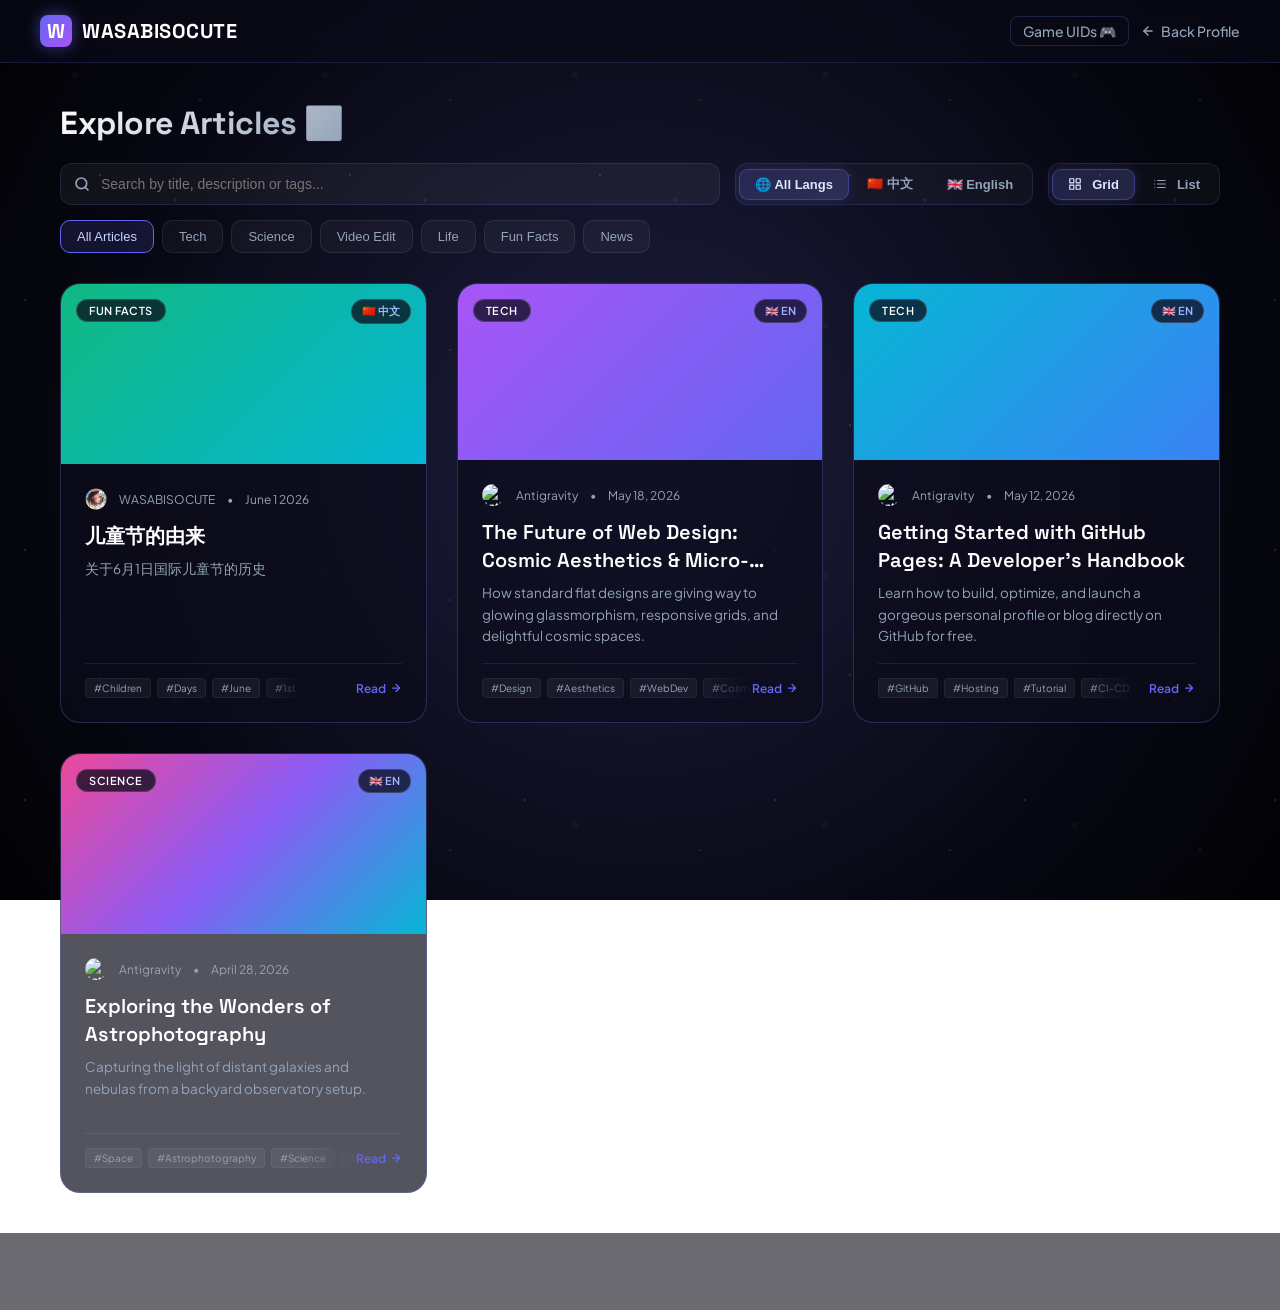
==== commit a8989448: "Add files via upload" ====
--- a/articles-show.html
+++ b/articles-show.html
@@ -358,6 +358,7 @@
         flex-direction: column;
         height: auto;
       }
+
       .article-grid.list-view .article-cover {
         width: 100% !important;
         height: 180px !important;
@@ -869,14 +870,20 @@
         <span>WASABISOCUTE</span>
       </a>
 
-      <a href="index.html" class="back-home">
-        <svg width="14" height="14" viewBox="0 0 24 24" fill="none" stroke="currentColor" stroke-width="2.5"
-          stroke-linecap="round" stroke-linejoin="round">
-          <line x1="19" y1="12" x2="5" y2="12"></line>
-          <polyline points="12 19 5 12 12 5"></polyline>
-        </svg>
-        Back Profile
-      </a>
+      <div style="display: flex; gap: 12px; align-items: center;">
+        <a href="gameuid.html" class="back-home"
+          style="gap: 4px; border: 1px solid rgba(120, 140, 255, 0.2); background: rgba(10, 10, 20, 0.4); padding: 5px 12px; border-radius: 8px;">
+          Game UIDs 🎮
+        </a>
+        <a href="index.html" class="back-home">
+          <svg width="14" height="14" viewBox="0 0 24 24" fill="none" stroke="currentColor" stroke-width="2.5"
+            stroke-linecap="round" stroke-linejoin="round">
+            <line x1="19" y1="12" x2="5" y2="12"></line>
+            <polyline points="12 19 5 12 12 5"></polyline>
+          </svg>
+          Back Profile
+        </a>
+      </div>
     </div>
   </header>
 
@@ -909,11 +916,25 @@
 
           <div class="language-filter-group" id="view-filters">
             <button class="lang-btn active" onclick="setViewMode('grid')" id="view-btn-grid">
-              <svg width="14" height="14" viewBox="0 0 24 24" fill="none" stroke="currentColor" stroke-width="2" stroke-linecap="round" stroke-linejoin="round" style="margin-right: 4px; vertical-align: middle;"><rect x="3" y="3" width="7" height="7"></rect><rect x="14" y="3" width="7" height="7"></rect><rect x="14" y="14" width="7" height="7"></rect><rect x="3" y="14" width="7" height="7"></rect></svg>
+              <svg width="14" height="14" viewBox="0 0 24 24" fill="none" stroke="currentColor" stroke-width="2"
+                stroke-linecap="round" stroke-linejoin="round" style="margin-right: 4px; vertical-align: middle;">
+                <rect x="3" y="3" width="7" height="7"></rect>
+                <rect x="14" y="3" width="7" height="7"></rect>
+                <rect x="14" y="14" width="7" height="7"></rect>
+                <rect x="3" y="14" width="7" height="7"></rect>
+              </svg>
               Grid
             </button>
             <button class="lang-btn" onclick="setViewMode('list')" id="view-btn-list">
-              <svg width="14" height="14" viewBox="0 0 24 24" fill="none" stroke="currentColor" stroke-width="2" stroke-linecap="round" stroke-linejoin="round" style="margin-right: 4px; vertical-align: middle;"><line x1="8" y1="6" x2="21" y2="6"></line><line x1="8" y1="12" x2="21" y2="12"></line><line x1="8" y1="18" x2="21" y2="18"></line><line x1="3" y1="6" x2="3.01" y2="6"></line><line x1="3" y1="12" x2="3.01" y2="12"></line><line x1="3" y1="18" x2="3.01" y2="18"></line></svg>
+              <svg width="14" height="14" viewBox="0 0 24 24" fill="none" stroke="currentColor" stroke-width="2"
+                stroke-linecap="round" stroke-linejoin="round" style="margin-right: 4px; vertical-align: middle;">
+                <line x1="8" y1="6" x2="21" y2="6"></line>
+                <line x1="8" y1="12" x2="21" y2="12"></line>
+                <line x1="8" y1="18" x2="21" y2="18"></line>
+                <line x1="3" y1="6" x2="3.01" y2="6"></line>
+                <line x1="3" y1="12" x2="3.01" y2="12"></line>
+                <line x1="3" y1="18" x2="3.01" y2="18"></line>
+              </svg>
               List
             </button>
           </div>
@@ -925,6 +946,7 @@
             <button class="filter-btn" onclick="setCategoryFilter('video edit')">Video Edit</button>
             <button class="filter-btn" onclick="setCategoryFilter('life')">Life</button>
             <button class="filter-btn" onclick="setCategoryFilter('fun facts')">Fun Facts</button>
+            <button class="filter-btn" onclick="setCategoryFilter('news')">News</button>
           </div>
         </div>
       </div>
@@ -1024,18 +1046,18 @@
         try {
           const storedArticles = JSON.parse(stored);
           const presetIds = new Set(currentPresets.map(art => art.id));
-          
+
           // Keep user custom articles (articles not present in current presets)
           const userArticles = storedArticles.filter(art => art.id && !presetIds.has(art.id));
-          
+
           // Merge fresh presets with user custom articles
           articles = [...currentPresets, ...userArticles];
         } catch (e) {
           articles = [...currentPresets];
         }
-        
+
         // Normalize older categories to the new allowed set
-        const allowed = ['tech', 'science', 'video edit', 'life', 'fun facts'];
+        const allowed = ['tech', 'science', 'video edit', 'life', 'fun facts', 'news'];
         articles.forEach(art => {
           if (!art.category || !allowed.includes(art.category.toLowerCase())) {
             if (art.category === 'design') {
@@ -1057,7 +1079,7 @@
     function setViewMode(mode) {
       currentViewMode = mode;
       localStorage.setItem('articles_view_mode', mode);
-      
+
       const container = document.getElementById('articles-container');
       if (container) {
         if (mode === 'list') {
@@ -1066,7 +1088,7 @@
           container.classList.remove('list-view');
         }
       }
-      
+
       // Update UI active state on view toggles
       document.querySelectorAll('#view-filters button').forEach(btn => {
         btn.classList.remove('active');
@@ -1268,7 +1290,7 @@
       document.getElementById('modal-title').innerText = art.title;
       document.getElementById('modal-subtitle').innerText = art.subtitle || '';
       document.getElementById('modal-author-name').innerText = art.author;
-      
+
       const modalAvatarContainer = document.getElementById('modal-author-avatar');
       const resolvedAvatar = getAuthorAvatar(art.author, art.authorAvatar);
       if (resolvedAvatar) {
@@ -1278,7 +1300,7 @@
         modalAvatarContainer.style.background = 'var(--accent-color)';
         modalAvatarContainer.innerHTML = art.author.charAt(0).toUpperCase();
       }
-      
+
       document.getElementById('modal-category').innerText = art.category.toUpperCase();
 
       const langLabel = (art.lang === 'zh') ? '🇨🇳 中文专栏' : '🇬🇧 ENGLISH COLUMN';
@@ -1324,4 +1346,4 @@
   </script>
 </body>
 
-</html>
+</html>
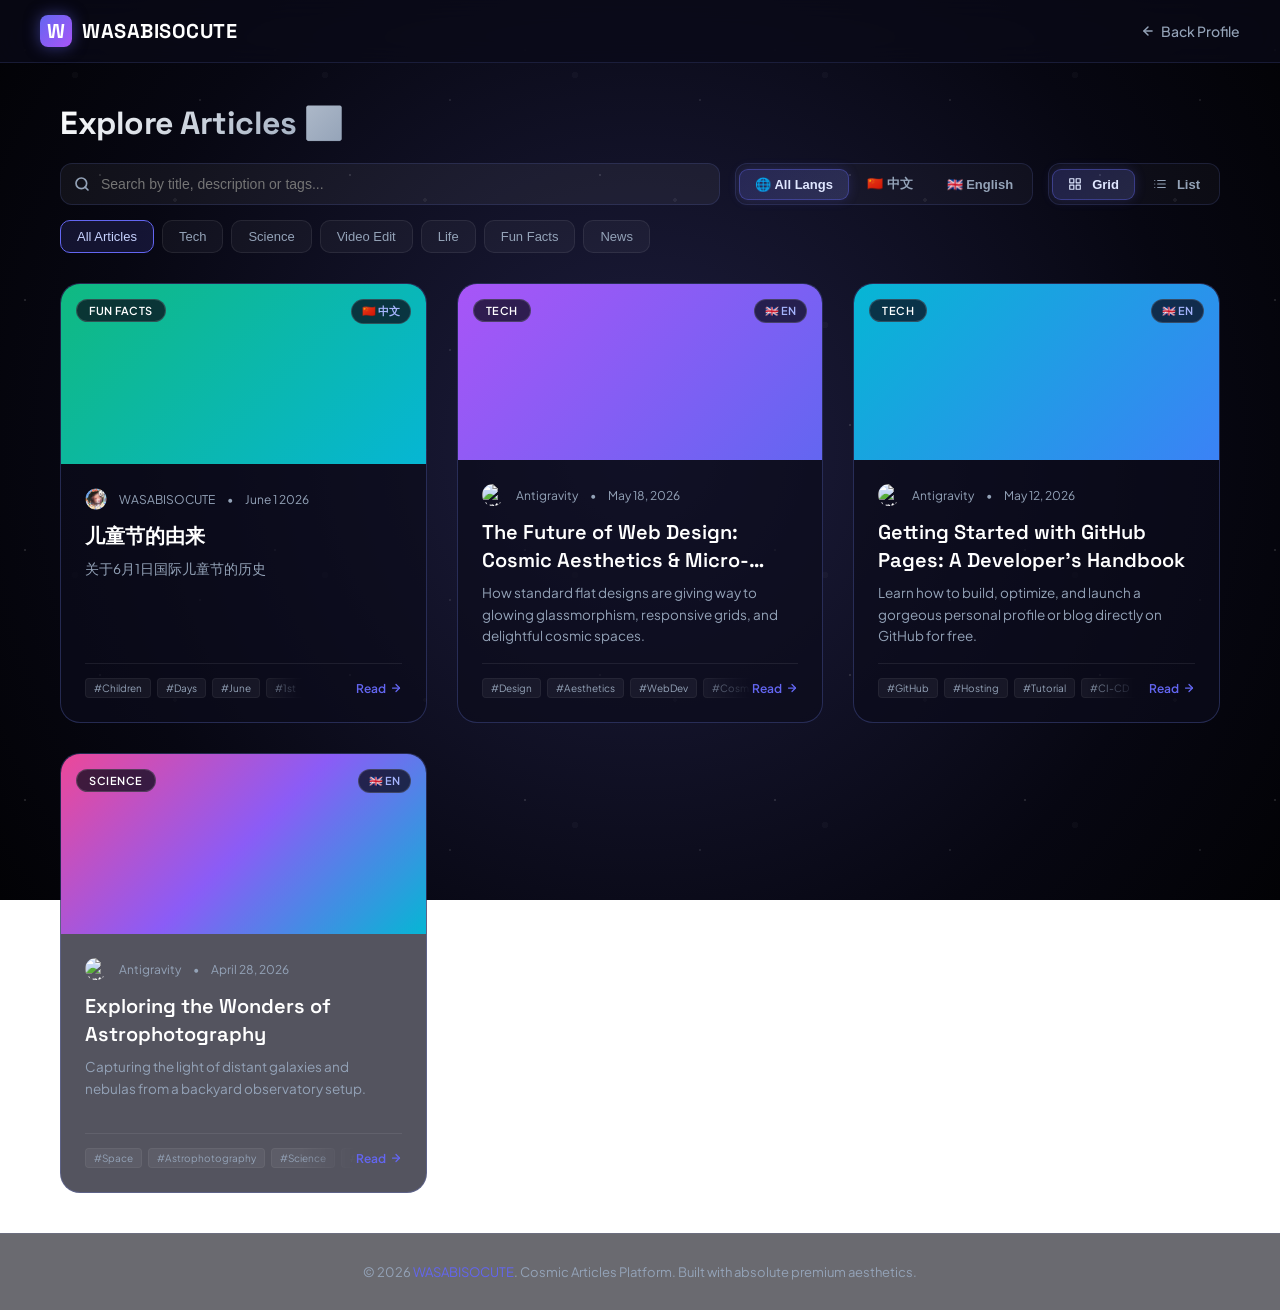
==== commit c06ee204: "Add files via upload" ====
--- a/articles-show.html
+++ b/articles-show.html
@@ -871,10 +871,6 @@
       </a>
 
       <div style="display: flex; gap: 12px; align-items: center;">
-        <a href="gameuid.html" class="back-home"
-          style="gap: 4px; border: 1px solid rgba(120, 140, 255, 0.2); background: rgba(10, 10, 20, 0.4); padding: 5px 12px; border-radius: 8px;">
-          Game UIDs 🎮
-        </a>
         <a href="index.html" class="back-home">
           <svg width="14" height="14" viewBox="0 0 24 24" fill="none" stroke="currentColor" stroke-width="2.5"
             stroke-linecap="round" stroke-linejoin="round">
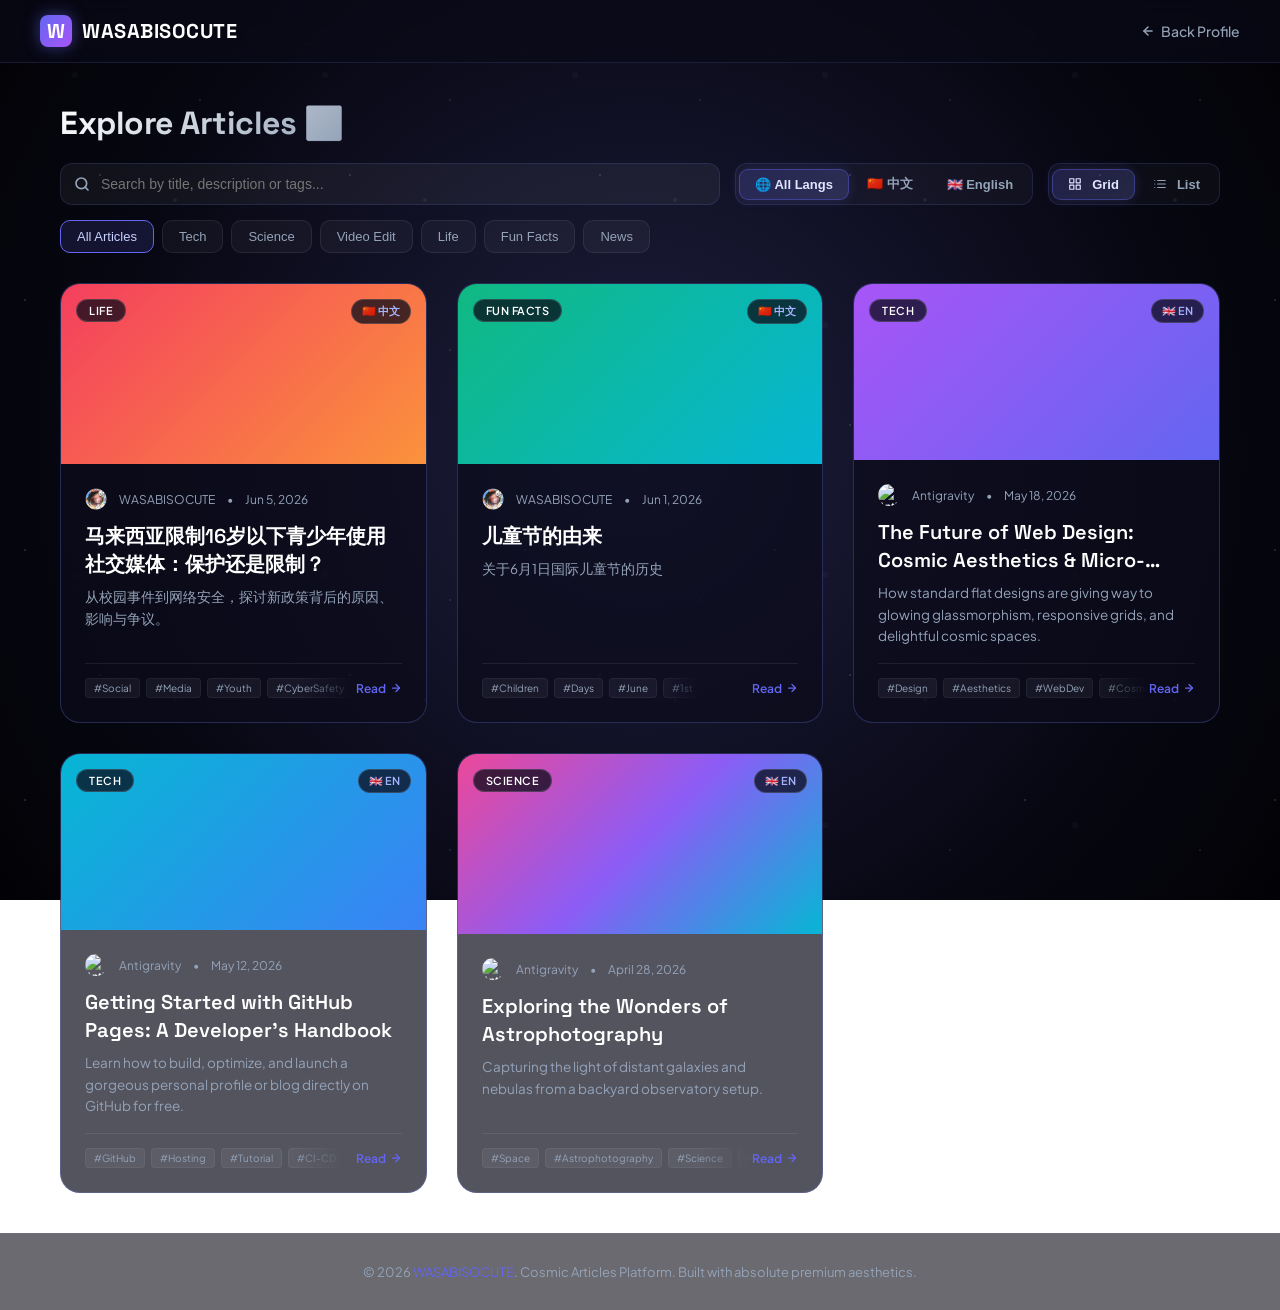
==== commit d300bc66: "Add files via upload" ====
--- a/articles-show.html
+++ b/articles-show.html
@@ -1033,43 +1033,25 @@
     };
 
     function initStorage() {
-      const stored = localStorage.getItem('local_articles');
       const currentPresets = typeof presetArticles !== 'undefined' ? presetArticles : [];
-      if (!stored) {
-        localStorage.setItem('local_articles', JSON.stringify(currentPresets));
-        articles = [...currentPresets];
-      } else {
-        try {
-          const storedArticles = JSON.parse(stored);
-          const presetIds = new Set(currentPresets.map(art => art.id));
-
-          // Keep user custom articles (articles not present in current presets)
-          const userArticles = storedArticles.filter(art => art.id && !presetIds.has(art.id));
-
-          // Merge fresh presets with user custom articles
-          articles = [...currentPresets, ...userArticles];
-        } catch (e) {
-          articles = [...currentPresets];
+      articles = [...currentPresets];
+
+      // Normalize older categories to the new allowed set
+      const allowed = ['tech', 'science', 'video edit', 'life', 'fun facts', 'news'];
+      articles.forEach(art => {
+        if (!art.category || !allowed.includes(art.category.toLowerCase())) {
+          if (art.category === 'design') {
+            art.category = 'tech';
+          } else if (art.category === 'thoughts') {
+            art.category = 'life';
+          } else {
+            art.category = 'tech';
+          }
         }
-
-        // Normalize older categories to the new allowed set
-        const allowed = ['tech', 'science', 'video edit', 'life', 'fun facts', 'news'];
-        articles.forEach(art => {
-          if (!art.category || !allowed.includes(art.category.toLowerCase())) {
-            if (art.category === 'design') {
-              art.category = 'tech';
-            } else if (art.category === 'thoughts') {
-              art.category = 'life';
-            } else {
-              art.category = 'tech';
-            }
-          }
-          if (!art.lang) {
-            art.lang = 'en';
-          }
-        });
-        localStorage.setItem('local_articles', JSON.stringify(articles));
-      }
+        if (!art.lang) {
+          art.lang = 'en';
+        }
+      });
     }
 
     function setViewMode(mode) {
